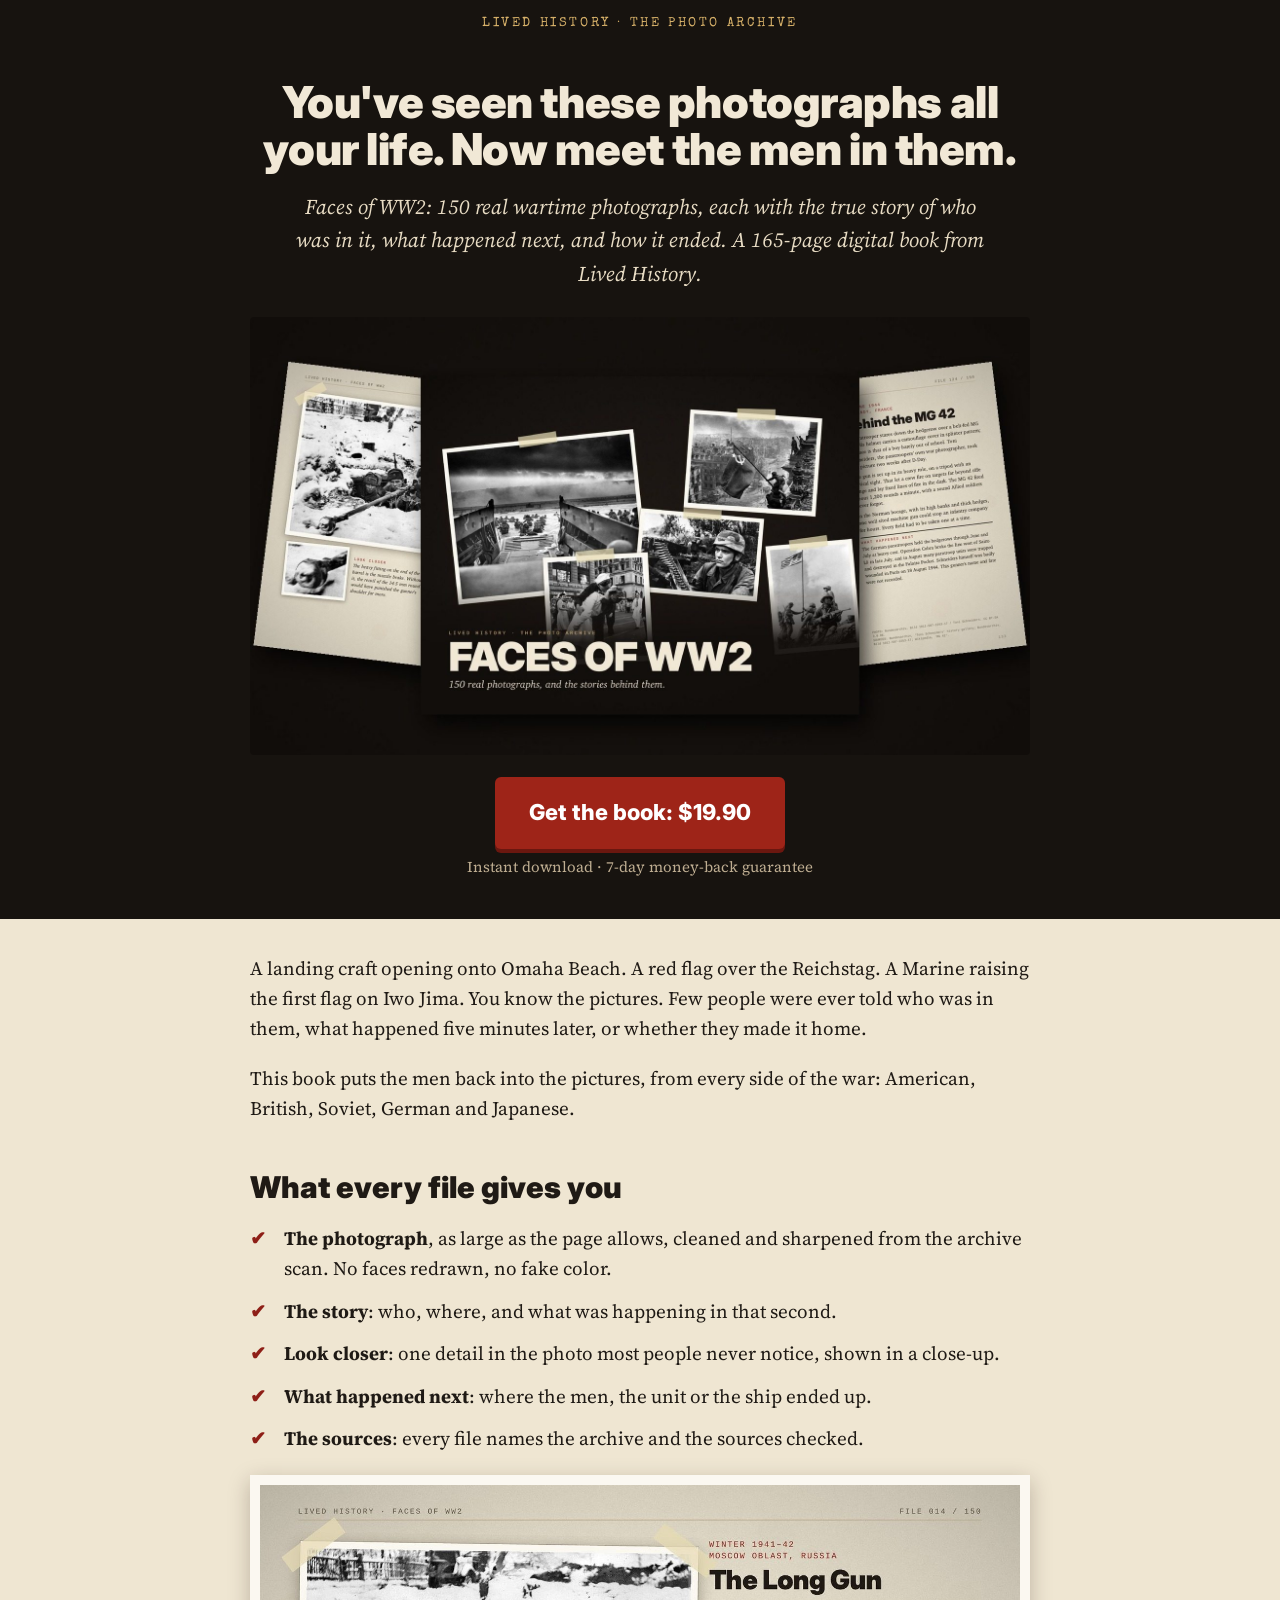
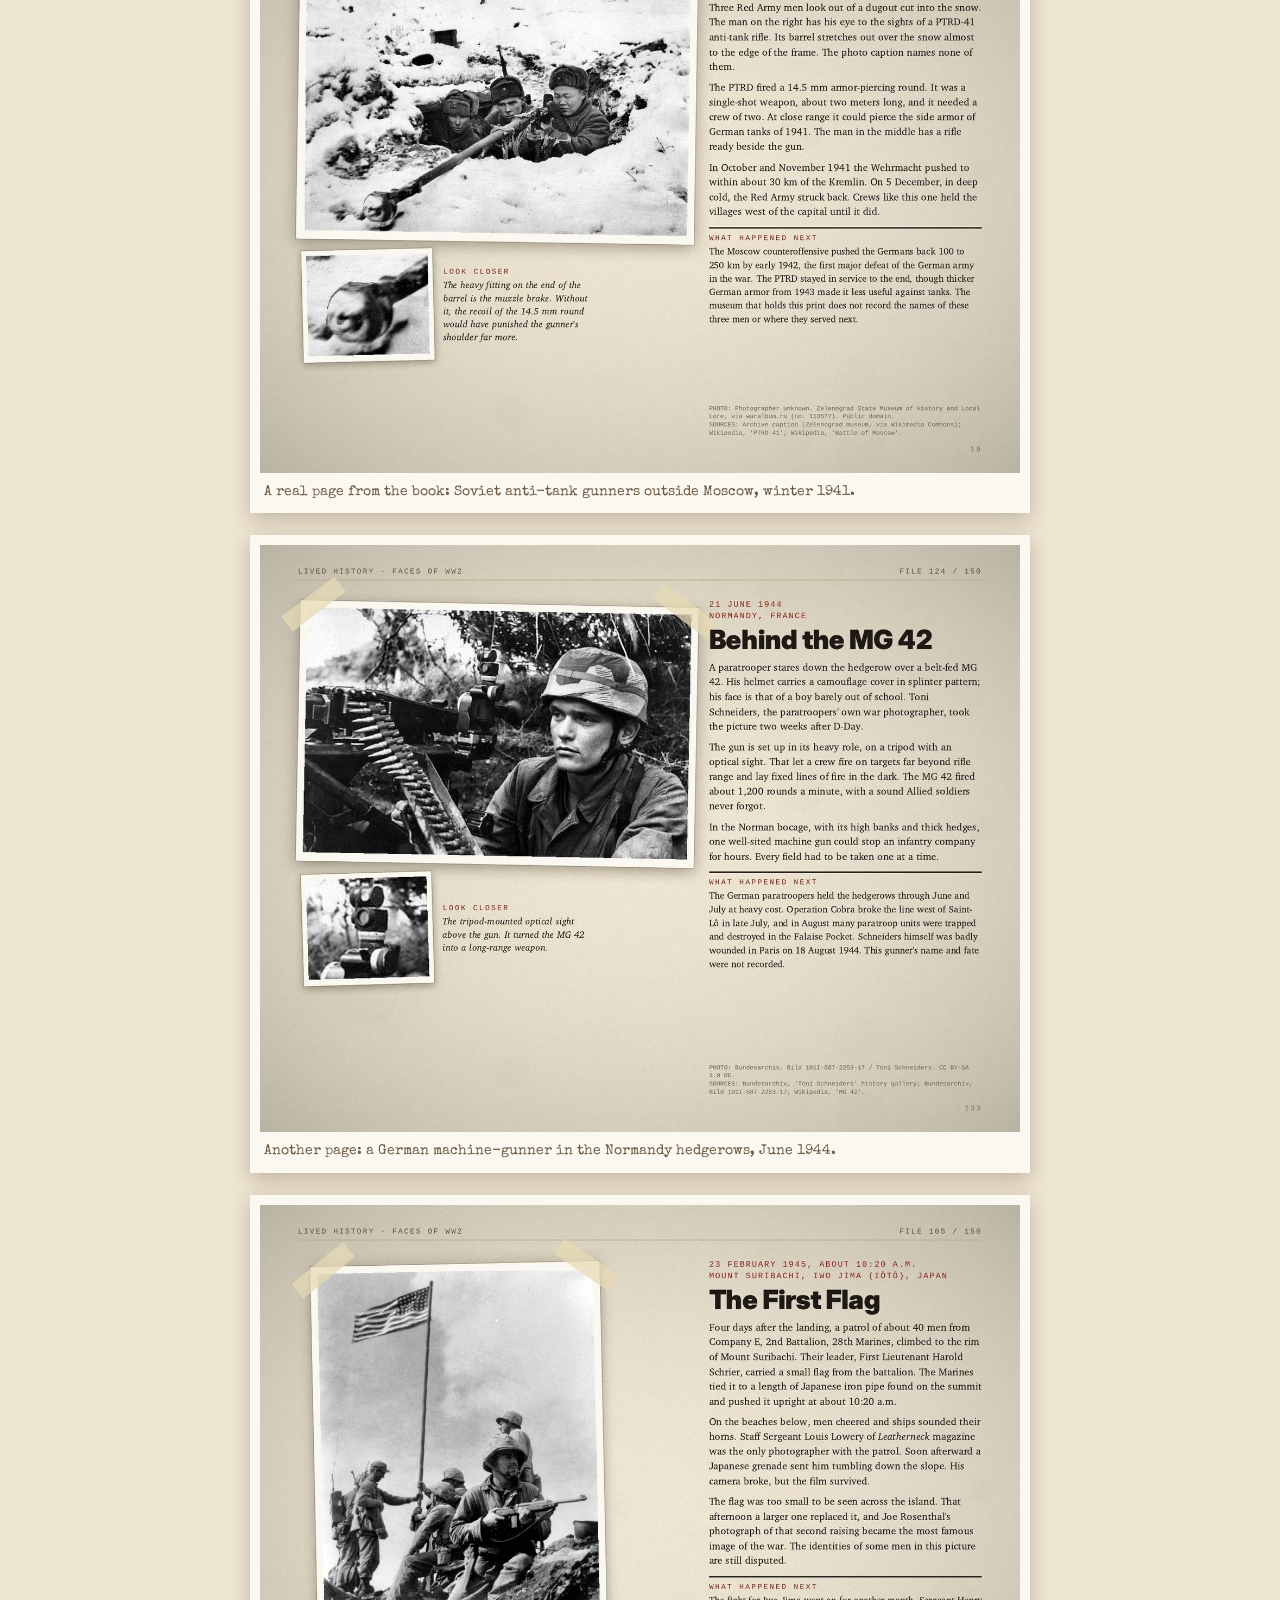
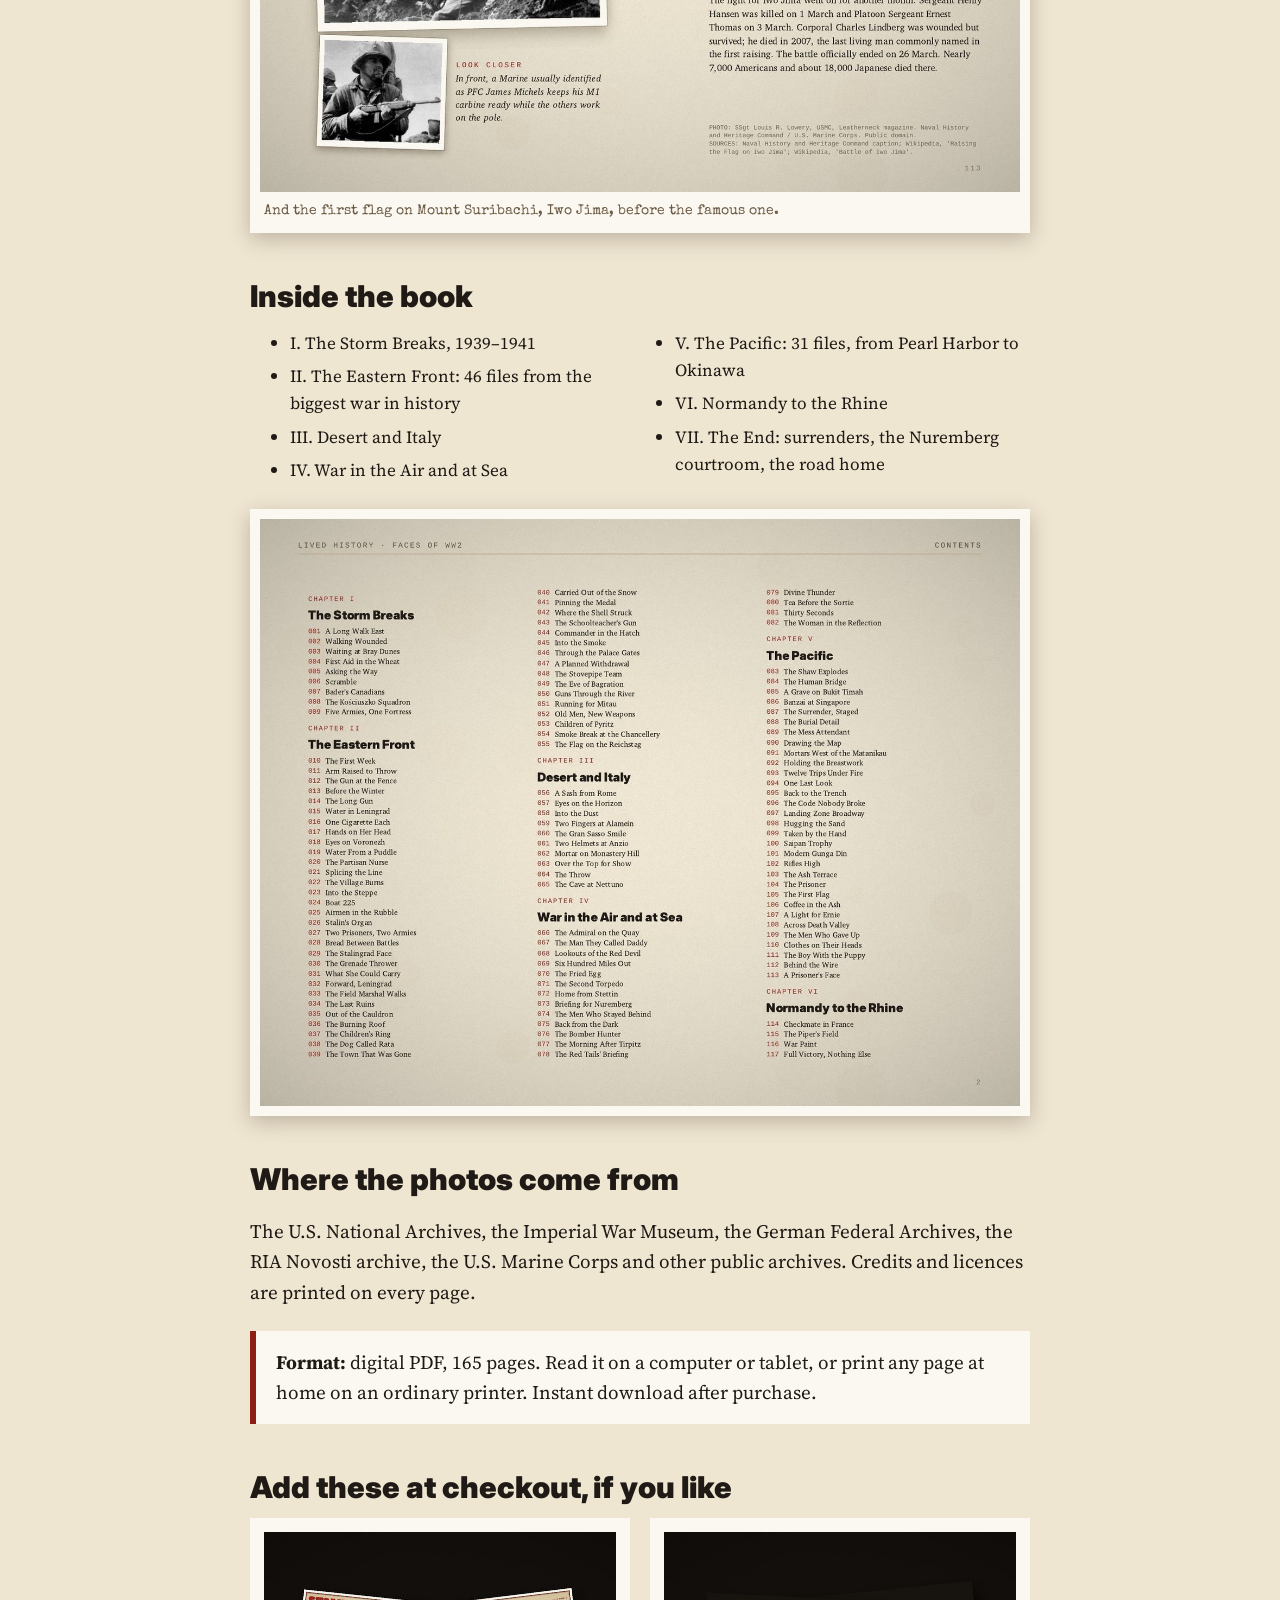
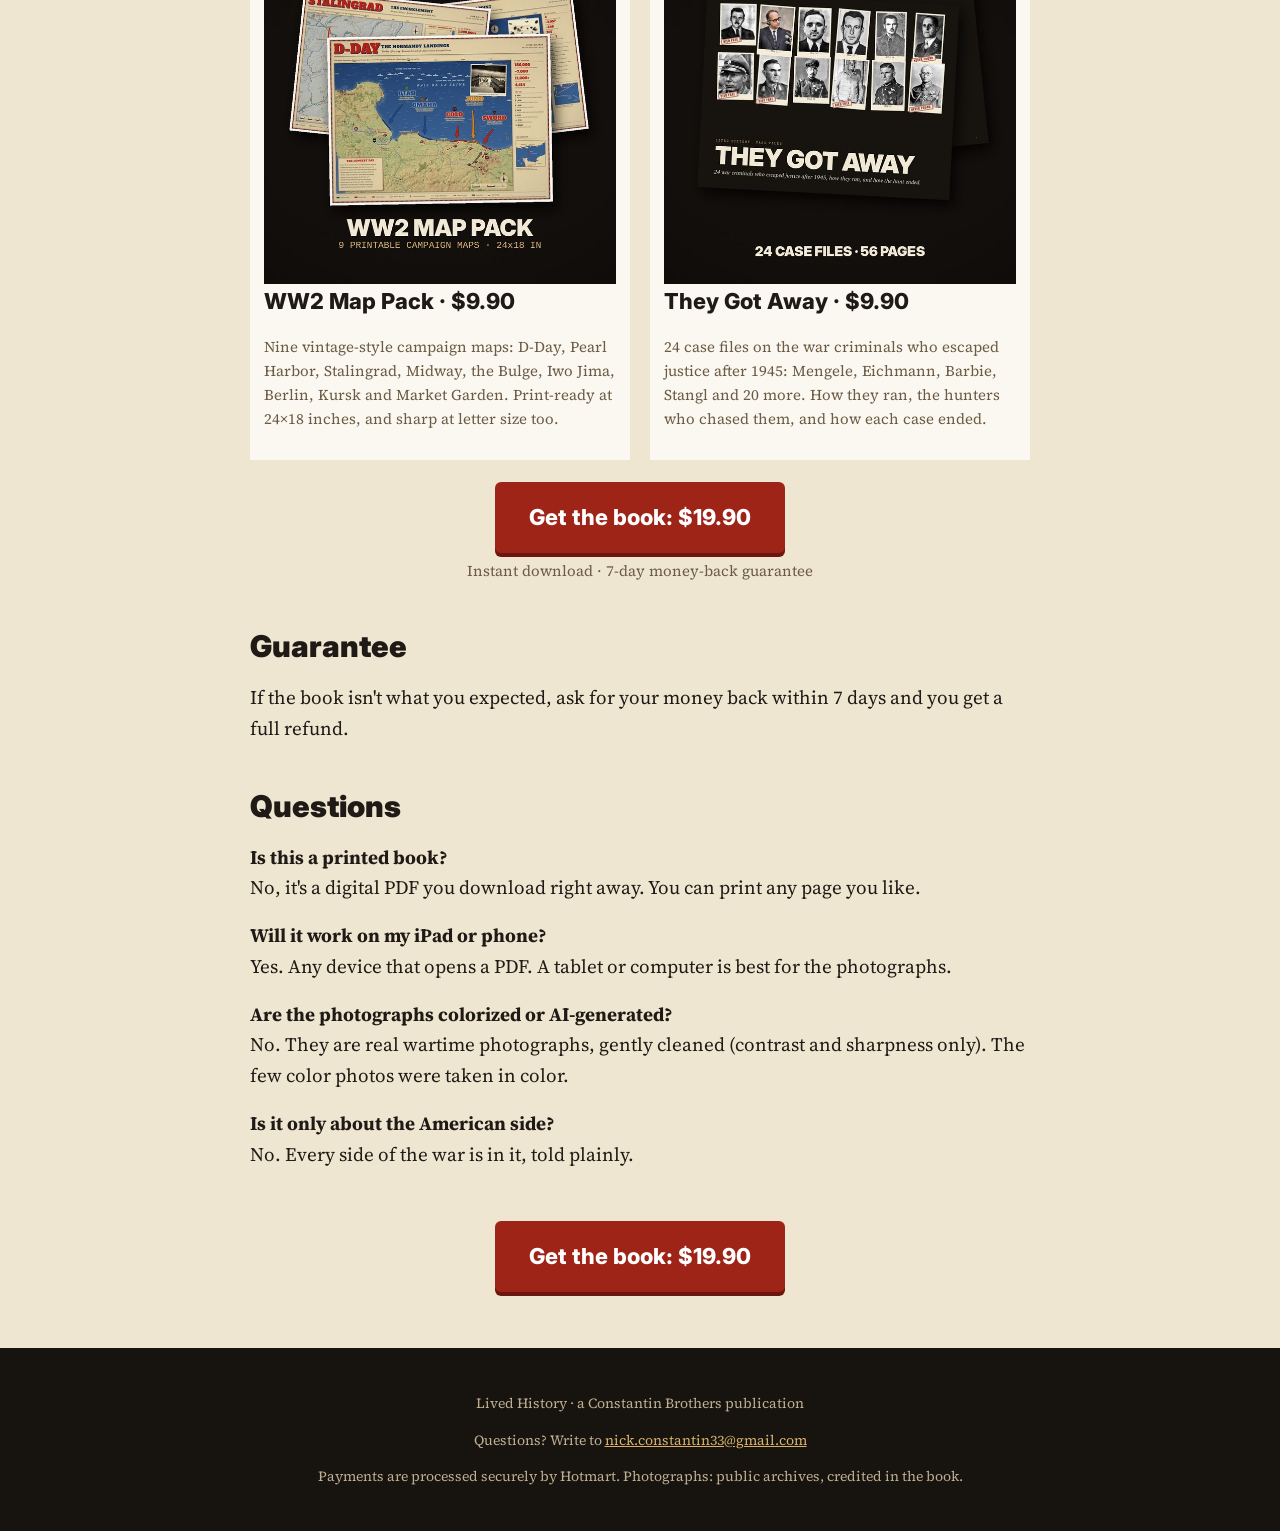
==== index.html @ c4c6bfc3 "Add files via upload" ====
<!doctype html>
<html lang="en">
<head>
<meta charset="utf-8">
<meta name="viewport" content="width=device-width,initial-scale=1">
<title>Faces of WW2: 150 real photographs and the stories behind them | Lived History</title>
<meta name="description" content="150 real wartime photographs, each with the true story of who was in it, what happened next, and how it ended. A 165-page digital book from Lived History.">
<meta property="og:title" content="Faces of WW2: meet the men in the photographs">
<meta property="og:description" content="150 real wartime photographs, each with the true story behind it. A 165-page digital book from Lived History.">
<meta property="og:image" content="img/hero.jpg">
<link rel="preconnect" href="https://fonts.googleapis.com"><link rel="preconnect" href="https://fonts.gstatic.com" crossorigin>
<link href="https://fonts.googleapis.com/css2?family=Inter:wght@800;900&family=Source+Serif+4:ital,wght@0,400;0,700;1,400&family=Special+Elite&display=swap" rel="stylesheet">
<link rel="stylesheet" href="style.css">
</head>
<body>
<div class="top">LIVED HISTORY · THE PHOTO ARCHIVE</div>
<header class="hero">
  <div class="wrap">
    <h1>You've seen these photographs all your life. Now meet the men in them.</h1>
    <p class="sub"><i>Faces of WW2</i>: 150 real wartime photographs, each with the true story of who was in it, what happened next, and how it ended. A 165-page digital book from Lived History.</p>
    <img src="img/hero.jpg" alt="Faces of WW2 book cover with two sample pages" width="1600" height="900">
    <a class="btn" href="CHECKOUT_URL">Get the book: $19.90</a>
    <div class="small">Instant download · 7-day money-back guarantee</div>
  </div>
</header>

<main class="wrap">
  <p style="margin-top:34px">A landing craft opening onto Omaha Beach. A red flag over the Reichstag. A Marine raising the first flag on Iwo Jima. You know the pictures. Few people were ever told who was in them, what happened five minutes later, or whether they made it home.</p>
  <p>This book puts the men back into the pictures, from every side of the war: American, British, Soviet, German and Japanese.</p>

  <h2>What every file gives you</h2>
  <ul class="list">
    <li><b>The photograph</b>, as large as the page allows, cleaned and sharpened from the archive scan. No faces redrawn, no fake color.</li>
    <li><b>The story</b>: who, where, and what was happening in that second.</li>
    <li><b>Look closer</b>: one detail in the photo most people never notice, shown in a close-up.</li>
    <li><b>What happened next</b>: where the men, the unit or the ship ended up.</li>
    <li><b>The sources</b>: every file names the archive and the sources checked.</li>
  </ul>
  <div class="shot"><img src="img/sample-long-gun.jpg" alt="Sample page: The Long Gun" loading="lazy" width="1400" height="1082"><p>A real page from the book: Soviet anti-tank gunners outside Moscow, winter 1941.</p></div>
  <div class="shot"><img src="img/sample-mg42.jpg" alt="Sample page: Behind the MG 42" loading="lazy" width="1400" height="1082"><p>Another page: a German machine-gunner in the Normandy hedgerows, June 1944.</p></div>
  <div class="shot"><img src="img/sample-first-flag.jpg" alt="Sample page: The First Flag" loading="lazy" width="1400" height="1082"><p>And the first flag on Mount Suribachi, Iwo Jima, before the famous one.</p></div>

  <h2>Inside the book</h2>
  <ul class="chapters">
    <li>I. The Storm Breaks, 1939–1941</li>
    <li>II. The Eastern Front: 46 files from the biggest war in history</li>
    <li>III. Desert and Italy</li>
    <li>IV. War in the Air and at Sea</li>
    <li>V. The Pacific: 31 files, from Pearl Harbor to Okinawa</li>
    <li>VI. Normandy to the Rhine</li>
    <li>VII. The End: surrenders, the Nuremberg courtroom, the road home</li>
  </ul>
  <div class="shot"><img src="img/contents.jpg" alt="The contents pages" loading="lazy" width="1400" height="1082"></div>

  <h2>Where the photos come from</h2>
  <p>The U.S. National Archives, the Imperial War Museum, the German Federal Archives, the RIA Novosti archive, the U.S. Marine Corps and other public archives. Credits and licences are printed on every page.</p>

  <div class="box"><b>Format:</b> digital PDF, 165 pages. Read it on a computer or tablet, or print any page at home on an ordinary printer. Instant download after purchase.</div>

  <h2>Add these at checkout, if you like</h2>
  <div class="addons">
    <div><img src="img/cover-maps.jpg" alt="WW2 Map Pack" loading="lazy" width="700" height="700"><h3>WW2 Map Pack · $9.90</h3><p class="small">Nine vintage-style campaign maps: D-Day, Pearl Harbor, Stalingrad, Midway, the Bulge, Iwo Jima, Berlin, Kursk and Market Garden. Print-ready at 24×18 inches, and sharp at letter size too.</p></div>
    <div><img src="img/cover-tga.jpg" alt="They Got Away" loading="lazy" width="700" height="700"><h3>They Got Away · $9.90</h3><p class="small">24 case files on the war criminals who escaped justice after 1945: Mengele, Eichmann, Barbie, Stangl and 20 more. How they ran, the hunters who chased them, and how each case ended.</p></div>
  </div>

  <div class="center">
    <a class="btn" href="CHECKOUT_URL">Get the book: $19.90</a>
    <div class="small">Instant download · 7-day money-back guarantee</div>
  </div>

  <h2>Guarantee</h2>
  <p>If the book isn't what you expected, ask for your money back within 7 days and you get a full refund.</p>

  <h2>Questions</h2>
  <div class="faq">
    <b>Is this a printed book?</b> No, it's a digital PDF you download right away. You can print any page you like.
    <b>Will it work on my iPad or phone?</b> Yes. Any device that opens a PDF. A tablet or computer is best for the photographs.
    <b>Are the photographs colorized or AI-generated?</b> No. They are real wartime photographs, gently cleaned (contrast and sharpness only). The few color photos were taken in color.
    <b>Is it only about the American side?</b> No. Every side of the war is in it, told plainly.
  </div>

  <div class="center" style="margin-top:30px">
    <a class="btn" href="CHECKOUT_URL">Get the book: $19.90</a>
  </div>
</main>

<footer>
  <div class="wrap">
    <p>Lived History · a Constantin Brothers publication</p>
    <p>Questions? Write to <a href="mailto:nick.constantin33@gmail.com">nick.constantin33@gmail.com</a></p>
    <p>Payments are processed securely by Hotmart. Photographs: public archives, credited in the book.</p>
  </div>
</footer>
</body>
</html>
---- style.css ----
*{box-sizing:border-box}
body{margin:0;background:#efe6d2;color:#1f1a15;font-family:'Source Serif 4',Georgia,serif;font-size:19px;line-height:1.6}
img{max-width:100%;height:auto;display:block}
a{color:#8e1f17}
.wrap{max-width:820px;margin:0 auto;padding:0 20px}
.top{background:#17130f;color:#f1e8d6;padding:14px 0;text-align:center;font-family:'Special Elite',monospace;letter-spacing:.2em;font-size:13px;color:#d8b26a}
header.hero{background:#17130f;color:#f1e8d6;padding:30px 0 40px;text-align:center}
.kicker{font-family:'Special Elite',monospace;letter-spacing:.2em;font-size:14px;color:#d8b26a;margin-bottom:10px}
h1{font-family:'Inter',sans-serif;font-weight:900;font-size:44px;line-height:1.08;margin:0 0 16px;letter-spacing:-.01em}
h2{font-family:'Inter',sans-serif;font-weight:900;font-size:30px;line-height:1.15;margin:46px 0 14px}
h3{font-family:'Inter',sans-serif;font-weight:800;font-size:22px;margin:0 0 6px}
.sub{font-size:21px;font-style:italic;color:#e8dcc4;max-width:700px;margin:0 auto 26px}
header.hero img{margin:0 auto;border-radius:4px}
.btn{display:inline-block;background:#9e2418;color:#fff;text-decoration:none;font-family:'Inter',sans-serif;font-weight:800;font-size:22px;padding:18px 34px;border-radius:6px;margin:22px 0 6px;box-shadow:0 4px 0 #6b170f}
.btn:hover{background:#b02a1c}
.small{font-size:15px;color:#6b5a44}
header.hero .small{color:#bfae92}
.list{padding-left:0;list-style:none}
.list li{padding-left:34px;position:relative;margin-bottom:12px}
.list li:before{content:"✔";position:absolute;left:0;top:0;color:#8e1f17;font-weight:700}
.shot{background:#fbf8f1;padding:10px;margin:22px 0;box-shadow:0 6px 20px rgba(40,25,10,.25)}
.shot p{font-size:14px;color:#6b5a44;margin:8px 4px 0;font-family:'Special Elite',monospace}
.chapters{columns:2;column-gap:30px;font-size:17px}
.chapters li{margin-bottom:6px}
.box{background:#fbf8f1;border-left:6px solid #8e1f17;padding:16px 20px;margin:24px 0}
.price{font-family:'Inter',sans-serif;font-weight:900;font-size:46px;color:#1f1a15;margin:6px 0}
.center{text-align:center}
.faq b{display:block;margin-top:18px}
.addons{display:flex;gap:20px;flex-wrap:wrap}
.addons div{flex:1 1 300px;background:#fbf8f1;padding:14px}
footer{background:#17130f;color:#bfae92;font-size:14px;padding:30px 0;margin-top:50px;text-align:center}
footer a{color:#d8b26a}
.steps{display:flex;justify-content:center;gap:10px;font-family:'Special Elite',monospace;font-size:13px;letter-spacing:.06em;padding:12px 0;background:#e3d6b8;flex-wrap:wrap}
.steps .done{color:#4b5a2c}.steps .now{color:#8e1f17;font-weight:700}
#hotmart-sales-funnel iframe{width:100%;min-height:470px}
@media(max-width:600px){h1{font-size:32px}h2{font-size:25px}.chapters{columns:1}.btn{font-size:19px;padding:16px 22px}}
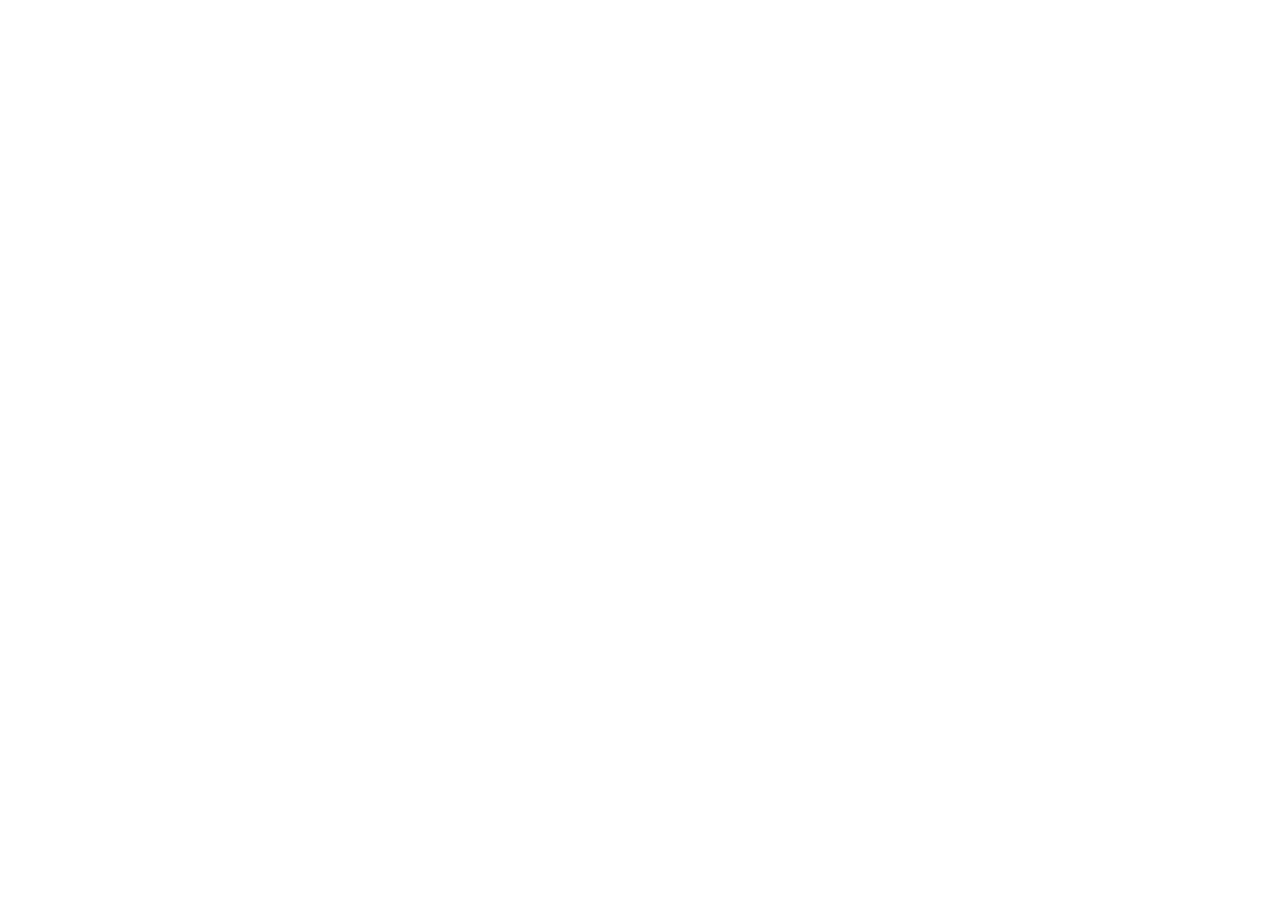
==== commit 16f02edb: "Update index.html" ====
--- a/index.html
+++ b/index.html
@@ -1,95 +1,7 @@
 <!doctype html>
-<html lang="en">
-<head>
-<meta charset="utf-8">
-<meta name="viewport" content="width=device-width,initial-scale=1">
-<title>Faces of WW2: 150 real photographs and the stories behind them | Lived History</title>
-<meta name="description" content="150 real wartime photographs, each with the true story of who was in it, what happened next, and how it ended. A 165-page digital book from Lived History.">
-<meta property="og:title" content="Faces of WW2: meet the men in the photographs">
-<meta property="og:description" content="150 real wartime photographs, each with the true story behind it. A 165-page digital book from Lived History.">
-<meta property="og:image" content="img/hero.jpg">
-<link rel="preconnect" href="https://fonts.googleapis.com"><link rel="preconnect" href="https://fonts.gstatic.com" crossorigin>
-<link href="https://fonts.googleapis.com/css2?family=Inter:wght@800;900&family=Source+Serif+4:ital,wght@0,400;0,700;1,400&family=Special+Elite&display=swap" rel="stylesheet">
-<link rel="stylesheet" href="style.css">
-</head>
-<body>
-<div class="top">LIVED HISTORY · THE PHOTO ARCHIVE</div>
-<header class="hero">
-  <div class="wrap">
-    <h1>You've seen these photographs all your life. Now meet the men in them.</h1>
-    <p class="sub"><i>Faces of WW2</i>: 150 real wartime photographs, each with the true story of who was in it, what happened next, and how it ended. A 165-page digital book from Lived History.</p>
-    <img src="img/hero.jpg" alt="Faces of WW2 book cover with two sample pages" width="1600" height="900">
-    <a class="btn" href="CHECKOUT_URL">Get the book: $19.90</a>
-    <div class="small">Instant download · 7-day money-back guarantee</div>
-  </div>
-</header>
-
-<main class="wrap">
-  <p style="margin-top:34px">A landing craft opening onto Omaha Beach. A red flag over the Reichstag. A Marine raising the first flag on Iwo Jima. You know the pictures. Few people were ever told who was in them, what happened five minutes later, or whether they made it home.</p>
-  <p>This book puts the men back into the pictures, from every side of the war: American, British, Soviet, German and Japanese.</p>
-
-  <h2>What every file gives you</h2>
-  <ul class="list">
-    <li><b>The photograph</b>, as large as the page allows, cleaned and sharpened from the archive scan. No faces redrawn, no fake color.</li>
-    <li><b>The story</b>: who, where, and what was happening in that second.</li>
-    <li><b>Look closer</b>: one detail in the photo most people never notice, shown in a close-up.</li>
-    <li><b>What happened next</b>: where the men, the unit or the ship ended up.</li>
-    <li><b>The sources</b>: every file names the archive and the sources checked.</li>
-  </ul>
-  <div class="shot"><img src="img/sample-long-gun.jpg" alt="Sample page: The Long Gun" loading="lazy" width="1400" height="1082"><p>A real page from the book: Soviet anti-tank gunners outside Moscow, winter 1941.</p></div>
-  <div class="shot"><img src="img/sample-mg42.jpg" alt="Sample page: Behind the MG 42" loading="lazy" width="1400" height="1082"><p>Another page: a German machine-gunner in the Normandy hedgerows, June 1944.</p></div>
-  <div class="shot"><img src="img/sample-first-flag.jpg" alt="Sample page: The First Flag" loading="lazy" width="1400" height="1082"><p>And the first flag on Mount Suribachi, Iwo Jima, before the famous one.</p></div>
-
-  <h2>Inside the book</h2>
-  <ul class="chapters">
-    <li>I. The Storm Breaks, 1939–1941</li>
-    <li>II. The Eastern Front: 46 files from the biggest war in history</li>
-    <li>III. Desert and Italy</li>
-    <li>IV. War in the Air and at Sea</li>
-    <li>V. The Pacific: 31 files, from Pearl Harbor to Okinawa</li>
-    <li>VI. Normandy to the Rhine</li>
-    <li>VII. The End: surrenders, the Nuremberg courtroom, the road home</li>
-  </ul>
-  <div class="shot"><img src="img/contents.jpg" alt="The contents pages" loading="lazy" width="1400" height="1082"></div>
-
-  <h2>Where the photos come from</h2>
-  <p>The U.S. National Archives, the Imperial War Museum, the German Federal Archives, the RIA Novosti archive, the U.S. Marine Corps and other public archives. Credits and licences are printed on every page.</p>
-
-  <div class="box"><b>Format:</b> digital PDF, 165 pages. Read it on a computer or tablet, or print any page at home on an ordinary printer. Instant download after purchase.</div>
-
-  <h2>Add these at checkout, if you like</h2>
-  <div class="addons">
-    <div><img src="img/cover-maps.jpg" alt="WW2 Map Pack" loading="lazy" width="700" height="700"><h3>WW2 Map Pack · $9.90</h3><p class="small">Nine vintage-style campaign maps: D-Day, Pearl Harbor, Stalingrad, Midway, the Bulge, Iwo Jima, Berlin, Kursk and Market Garden. Print-ready at 24×18 inches, and sharp at letter size too.</p></div>
-    <div><img src="img/cover-tga.jpg" alt="They Got Away" loading="lazy" width="700" height="700"><h3>They Got Away · $9.90</h3><p class="small">24 case files on the war criminals who escaped justice after 1945: Mengele, Eichmann, Barbie, Stangl and 20 more. How they ran, the hunters who chased them, and how each case ended.</p></div>
-  </div>
-
-  <div class="center">
-    <a class="btn" href="CHECKOUT_URL">Get the book: $19.90</a>
-    <div class="small">Instant download · 7-day money-back guarantee</div>
-  </div>
-
-  <h2>Guarantee</h2>
-  <p>If the book isn't what you expected, ask for your money back within 7 days and you get a full refund.</p>
-
-  <h2>Questions</h2>
-  <div class="faq">
-    <b>Is this a printed book?</b> No, it's a digital PDF you download right away. You can print any page you like.
-    <b>Will it work on my iPad or phone?</b> Yes. Any device that opens a PDF. A tablet or computer is best for the photographs.
-    <b>Are the photographs colorized or AI-generated?</b> No. They are real wartime photographs, gently cleaned (contrast and sharpness only). The few color photos were taken in color.
-    <b>Is it only about the American side?</b> No. Every side of the war is in it, told plainly.
-  </div>
-
-  <div class="center" style="margin-top:30px">
-    <a class="btn" href="CHECKOUT_URL">Get the book: $19.90</a>
-  </div>
-</main>
-
-<footer>
-  <div class="wrap">
-    <p>Lived History · a Constantin Brothers publication</p>
-    <p>Questions? Write to <a href="mailto:nick.constantin33@gmail.com">nick.constantin33@gmail.com</a></p>
-    <p>Payments are processed securely by Hotmart. Photographs: public archives, credited in the book.</p>
-  </div>
-</footer>
-</body>
-</html>
+<html lang="en"><head><meta charset="utf-8">
+<title>Faces of WW2 has moved</title>
+<link rel="canonical" href="https://constantinbooks.com/faces/">
+<meta http-equiv="refresh" content="0; url=https://constantinbooks.com/faces/">
+<script>location.replace("https://constantinbooks.com/faces/"+location.search+location.hash);</script>
+</head><body><p>This page has moved to <a href="https://constantinbooks.com/faces/">https://constantinbooks.com/faces/</a>.</p></body></html>
